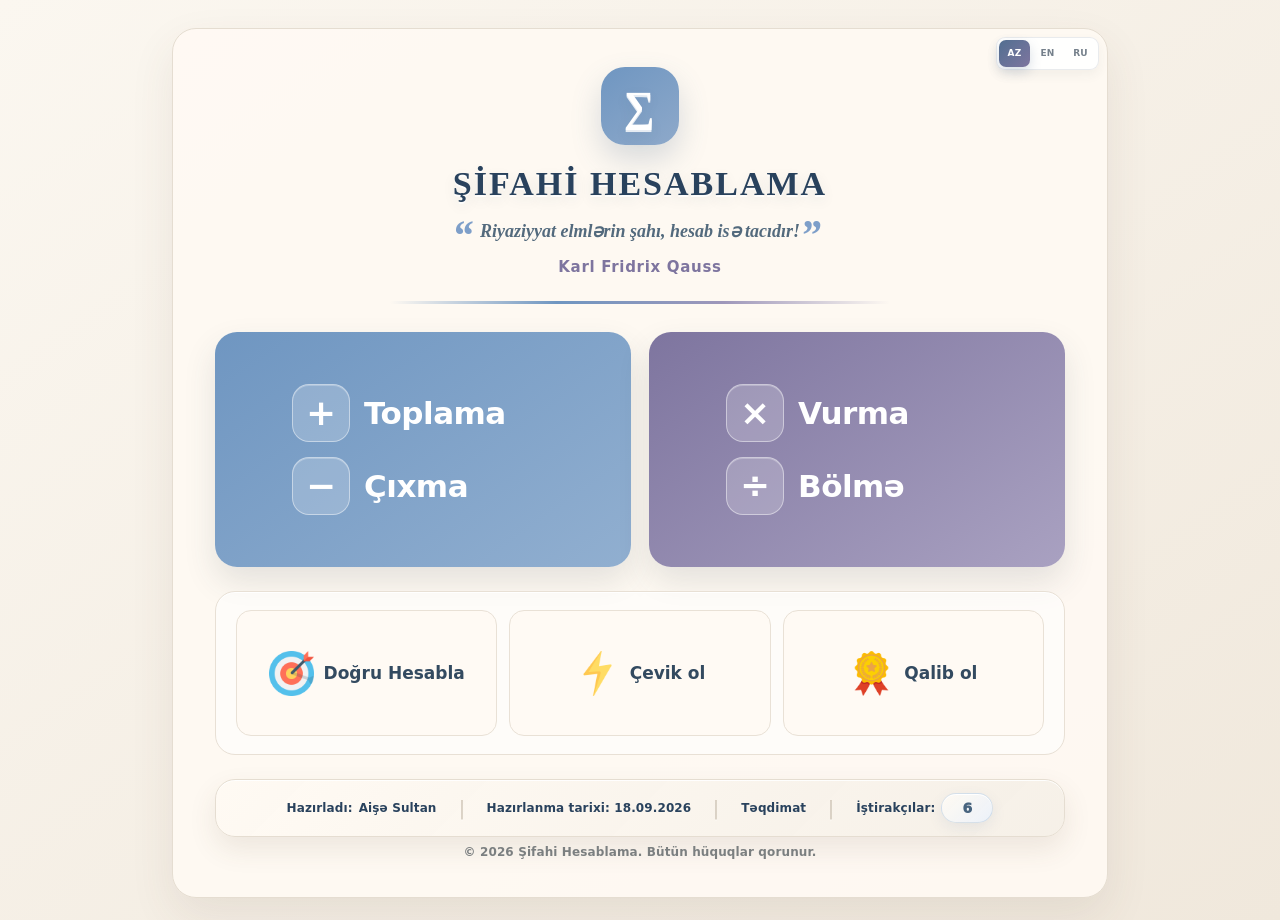
==== index.html @ bb27f3f0 "Add files via upload" ====
<!DOCTYPE html>
<html lang="az">
<head>
<meta charset="UTF-8">
<meta name="viewport" content="width=device-width, initial-scale=1.0, viewport-fit=cover">
<meta name="theme-color" content="#f5efe6">
<title data-i18n="siteTitle">ŞİFAHİ HESABLAMA</title>
<link rel="stylesheet" href="CSS/style.css">
<style>
/* Requested: remove decorative background circles/math symbols on the index page. */
.game-main-intro:before,
.game-main-intro:after,
.intro-page:before,
.intro-page:after{display:none !important;content:none !important;}
/* Requested: compact language selector in the upper-right corner. */
.game-main-intro .language-switch{
  position:absolute !important;
  top:8px !important;
  right:8px !important;
  left:auto !important;
  bottom:auto !important;
  display:flex !important;
  align-items:center;
  justify-content:center;
  width:max-content;
  gap:2px;
  padding:2px;
  border-radius:9px;
  background:rgba(255,255,255,.92);
  border:1px solid rgba(41,66,93,.10);
  box-shadow:0 5px 12px rgba(55,70,75,.06);
  transform:none !important;
  z-index:20 !important;
}
.game-main-intro .language-switch button{
  min-width:31px;
  width:31px;
  min-height:27px;
  height:27px;
  padding:0 4px;
  border-radius:7px;
  font-size:9px;
  line-height:1;
  letter-spacing:.25px;
}
</style>
</head>
<body>
<main class="app game-menu-page">
  <section class="screen active">
    <div class="intro game-main-intro">
      <div class="language-switch" aria-label="Language selector">
        <button type="button" data-lang="az" aria-label="Azərbaycan dili">AZ</button>
        <button type="button" data-lang="en" aria-label="English">EN</button>
        <button type="button" data-lang="ru" aria-label="Русский">RU</button>
      </div>
      <div class="game-intro-heading"><div class="intro-mark" aria-hidden="true">∑</div><span data-i18n="siteTitle">ŞİFAHİ HESABLAMA</span></div>
      <div class="game-intro-sub"><div class="quote-mark">“</div><span class="quote-text" data-i18n="quote">Riyaziyyat elmlərin şahı, hesab isə tacıdır!</span><div class="quote-mark">”</div><span class="quote-author" data-i18n="quoteAuthor">Karl Fridrix Qauss</span></div>
      <div class="section-line"></div>

      <div class="operation-grid">
        <button type="button" class="operation add" data-mode="addsub" data-i18n-aria-label="addsub" aria-label="Toplama və Çıxma">
          <div class="operation-lines">
            <div class="operation-line"><span class="icon">+</span><span class="operation-word" data-i18n="add">Toplama</span></div>
            <div class="operation-line"><span class="icon">−</span><span class="operation-word" data-i18n="sub">Çıxma</span></div>
          </div>
        </button>

        <button type="button" class="operation mul" data-mode="muldiv" data-i18n-aria-label="muldiv" aria-label="Vurma və Bölmə">
          <div class="operation-lines">
            <div class="operation-line"><span class="icon">×</span><span class="operation-word" data-i18n="mul">Vurma</span></div>
            <div class="operation-line"><span class="icon">÷</span><span class="operation-word" data-i18n="div">Bölmə</span></div>
          </div>
        </button>
      </div>

      <div class="practice-panel" aria-label="Məşqin quruluşu">
        <div class="practice-items">
          <div class="practice-item"><div class="practice-detail"><img class="practice-icon-image" src="images/target.png" alt=""><b data-i18n="correctMotto">Doğru Hesabla</b></div></div>
          <div class="practice-item"><div class="practice-detail"><img class="practice-icon-image" src="images/lightningt.png" alt=""><b data-i18n="fastMotto">Çevik ol</b></div></div>
          <div class="practice-item"><div class="practice-detail"><img class="practice-icon-image" src="images/badge.png" alt=""><b data-i18n="winMotto">Qalib ol</b></div></div>
        </div>
      </div>

      <div class="menu-author footer-info-bar"><div class="footer-info-item"><strong><span data-i18n="preparedBy">Hazırladı:</span></strong> <a href="https://aishasultan0802-jpg.github.io/aisha-sultan-site/" target="_blank" rel="noopener noreferrer"><strong>Aişə Sultan</strong></a></div><span class="footer-divider" aria-hidden="true">|</span><div class="footer-info-item"><strong>Hazırlanma tarixi: 18.09.2026</strong></div><span class="footer-divider" aria-hidden="true">|</span><div class="footer-info-item"><a href="teqdimat.html"><strong>Təqdimat</strong></a></div><span class="footer-divider" aria-hidden="true">|</span><div class="footer-info-item"><strong>İştirakçılar:</strong> <strong id="participantCount" class="participant-counter">6</strong></div></div>
      <div class="copyright">© <span id="copyrightYear"></span> Şifahi Hesablama. Bütün hüquqlar qorunur.</div>
    </div>
  </section>
</main>
<script src="JS/lang.js?v=20260912b" defer></script>
<script src="JS/menu.js?v=20260912b" defer></script>
<script src="JS/counter.js" defer></script>
<script>document.getElementById("copyrightYear").textContent = new Date().getFullYear();</script>
<script src="JS/protection.js" defer></script>
</body>
</html>
---- CSS/style.css ----
*{box-sizing:border-box}
:root{--ink:#29425d;--muted:#7b7f80;--line:#e4ddd2;--cream:#f5efe6;--white:#fffaf3;--blue:#6f96c1;--lav:#9e97ba;--board:#315b4a;--board2:#3e6f59;--green:#2e7b55;--red:#c84b50}
html,body{min-height:100%;margin:0}
body{font-family:Inter,system-ui,-apple-system,"Segoe UI",Arial,sans-serif;color:var(--ink);background:linear-gradient(145deg,#fbf7f0,#f0e8dc)}
button{font:inherit}
.app{width:min(100%,980px);min-height:100dvh;margin:auto;padding:28px 22px 22px;display:flex;flex-direction:column}
.screen{width:100%}
.intro{background:rgba(255,250,243,.92);border:1px solid #e5ddd1;border-radius:24px;box-shadow:0 18px 45px rgba(88,72,52,.09)}
/* INTRO */
.intro-page{min-height:100dvh;display:flex;align-items:center;justify-content:center;padding:22px;position:relative;overflow:hidden}
.intro-page:before,.intro-page:after{content:"";position:absolute;border-radius:50%;pointer-events:none}
.intro-page:before{width:360px;height:360px;left:-180px;top:-150px;background:rgba(111,150,193,.12)}
.intro-page:after{width:390px;height:390px;right:-200px;bottom:-190px;background:rgba(158,151,186,.13)}
.intro-shell{width:min(100%,880px);position:relative;z-index:1;text-align:center;padding:58px clamp(22px,6vw,70px);border:1px solid rgba(255,255,255,.9);border-radius:32px;background:rgba(255,250,243,.78);backdrop-filter:blur(12px);box-shadow:0 25px 70px rgba(76,65,51,.12),inset 0 1px 0 #fff}
.intro-mark{width:78px;height:78px;margin:0 auto 20px;border-radius:24px;display:grid;place-items:center;font-size:43px;font-weight:900;color:#fff;background:linear-gradient(145deg,var(--blue),#8ea9ca);box-shadow:0 14px 30px rgba(78,108,142,.22)}
.intro-kicker{margin:0 0 8px;color:#7895b5;font-size:11px;font-weight:900;letter-spacing:3px;text-transform:uppercase}
h1{margin:0;color:var(--ink);font-size:clamp(38px,8vw,72px);line-height:1;letter-spacing:-2.5px;font-weight:950}
.intro-line{width:min(180px,45%);height:4px;border-radius:99px;margin:22px auto 24px;background:linear-gradient(90deg,var(--blue),var(--lav))}
.intro-quote{margin:0 auto;max-width:680px;font-size:clamp(17px,2.5vw,23px);line-height:1.55;font-weight:750;color:#516577;position:relative}
.quote{font:56px Georgia;color:#7e9fc9;line-height:.45;margin:0 auto 13px}
.author{margin-top:10px;font-size:clamp(12px,1.8vw,15px);font-weight:800;color:#8b8d8d}
.start-btn{margin-top:34px;border:0;border-radius:16px;padding:15px 54px;min-width:190px;color:#fff;background:linear-gradient(135deg,var(--blue),#7e759f);font-size:17px;font-weight:950;letter-spacing:1px;cursor:pointer;box-shadow:0 14px 28px rgba(92,105,128,.22);transition:.2s}
.start-btn:hover{transform:translateY(-4px);box-shadow:0 19px 34px rgba(92,105,128,.28)}
.author-credit,.menu-author{margin-top:22px;color:#8b8d8d;font-size:12px;font-weight:700}.author-credit a,.menu-author a{color:var(--ink);text-decoration:none}.author-credit a:hover,.menu-author a:hover{text-decoration:underline}
/* GAME MENU */
.game-menu-page{justify-content:center}
.game-main-intro{padding:38px clamp(18px,4vw,42px);text-align:center}
.game-intro-heading{color:var(--ink);font-family:Georgia,"Times New Roman",serif;font-size:clamp(24px,4vw,34px);font-weight:900;letter-spacing:2px;text-transform:uppercase;text-shadow:0 2px 0 rgba(255,255,255,.8),0 5px 14px rgba(41,66,93,.10)}
.game-intro-sub{margin:14px auto 0;max-width:720px;color:var(--muted);font-family:Georgia,"Times New Roman",serif;font-size:clamp(15px,2vw,18px);font-style:italic;font-weight:600;line-height:1.65;position:relative}.quote-mark{display:inline-block;color:#7e9fc9;font-family:Georgia,"Times New Roman",serif;font-size:42px;font-weight:900;line-height:.5;vertical-align:-12px;margin-right:7px}.quote-text{color:#536a7d}.quote-author{display:block;margin-top:8px;color:#7e759f;font-family:Inter,system-ui,-apple-system,"Segoe UI",Arial,sans-serif;font-size:clamp(12px,1.8vw,15px);font-style:normal;font-weight:850;letter-spacing:.7px}
.section-line{width:min(500px,70%);height:3px;margin:22px auto 28px;border-radius:99px;background:linear-gradient(90deg,transparent,var(--blue),var(--lav),transparent)}
.operation-grid{display:grid;grid-template-columns:1fr 1fr;gap:18px}
.operation{min-height:235px;border:0;border-radius:22px;padding:26px;color:#fff;cursor:pointer;box-shadow:0 15px 32px rgba(55,70,75,.13);transition:transform .2s,box-shadow .2s;display:flex;align-items:center;justify-content:center}
.operation.add{background:linear-gradient(145deg,#6f96c1,#91afd0)}.operation.mul{background:linear-gradient(145deg,#7e759f,#a9a1c1)}
.operation:hover{transform:translateY(-6px);box-shadow:0 23px 42px rgba(55,70,75,.19)}.operation:active{transform:scale(.985)}
.operation-lines{width:100%;display:grid;gap:15px}.operation-line{display:flex;align-items:center;justify-content:center;gap:14px}.operation .icon{width:58px;height:58px;flex:0 0 58px;border-radius:17px;display:grid;place-items:center;background:rgba(255,255,255,.2);border:1px solid rgba(255,255,255,.45);font-size:36px;font-weight:900;line-height:1;box-shadow:inset 0 1px 0 rgba(255,255,255,.25)}
.operation-word{width:190px;min-width:190px;text-align:left;color:#fff;font-size:clamp(23px,3vw,31px);font-weight:900;letter-spacing:-.5px;white-space:nowrap}
.practice-panel{margin:24px auto 0;padding:18px 20px;border:1px solid #e8e0d5;border-radius:20px;background:rgba(255,255,255,.58);box-shadow:inset 0 1px 0 #fff}
.practice-items{display:grid;grid-template-columns:repeat(3,1fr);gap:12px;align-items:center;justify-content:center}.practice-item{display:flex;flex-direction:column;align-items:stretch;justify-content:center;gap:8px;min-height:126px;padding:10px;border-radius:15px;background:#fffaf4;border:1px solid #e9e1d6}.practice-detail{display:flex;align-items:center;justify-content:center;gap:10px;min-height:48px}.practice-icon{width:45px;height:45px;border-radius:13px;display:grid;place-items:center;color:#fff;background:linear-gradient(145deg,var(--blue),#8fa8c2);font-size:13px;font-weight:950;flex:none}.practice-icon-image{width:45px;height:45px;object-fit:contain;flex:none}.practice-icon-alt{background:linear-gradient(145deg,#6d9c87,#82b19b)!important}.practice-item:nth-child(2) .practice-icon{background:linear-gradient(145deg,var(--lav),#aaa1c3)}.practice-item:nth-child(2) .practice-icon-alt{background:linear-gradient(145deg,#7f759f,#9f96bb)!important}.practice-item:nth-child(3) .practice-icon{background:linear-gradient(145deg,#7896ae,#91a9bd)}.practice-item:nth-child(3) .practice-icon-alt{background:linear-gradient(145deg,#c0914c,#d8aa63)!important}.practice-item b{font-size:clamp(13px,1.7vw,17px);color:#334a60;text-align:left}.menu-author{margin-top:20px}
/* GAMEPLAY */
.gameplay-page{justify-content:flex-start}.game-topbar{width:min(100%,860px);margin:0 auto 12px;display:grid;grid-template-columns:1fr auto 1fr;align-items:center;gap:12px}.game-topbar .back{justify-self:start}.game-topbar strong{justify-self:center;font-size:clamp(15px,2.5vw,20px);color:var(--ink)}.question-count{justify-self:end;color:#7b7f80;font-size:12px;font-weight:800}
.back{border:1px solid var(--line);background:#fffaf3;color:#66716a;border-radius:12px;padding:10px 14px;font-weight:800;cursor:pointer;box-shadow:0 6px 16px rgba(35,48,35,.05);transition:.18s}.back:hover{transform:translateY(-2px);border-color:#c9d2ca}
.progress{width:min(100%,860px);height:7px;margin:0 auto 17px;background:#315b4a;border-radius:99px;overflow:hidden}.progress div{height:100%;width:0;background:linear-gradient(90deg,#6f96c1,#aaa1c3);transition:width .3s}
.chalkboard-wrap{width:min(100%,860px);margin:auto;padding:0 5px}.board-frame{position:relative;background:#704a30;border:11px solid #7b5235;border-radius:6px;box-shadow:0 15px 32px rgba(45,35,25,.2),inset 0 0 0 3px #a4744c;padding-bottom:30px}.chalkboard{position:relative;min-height:350px;display:flex;align-items:center;justify-content:center;overflow:hidden;background:radial-gradient(circle at 22% 30%,rgba(255,255,255,.045) 0 1px,transparent 2px),radial-gradient(circle at 74% 64%,rgba(255,255,255,.035) 0 1px,transparent 2px),linear-gradient(115deg,var(--board),var(--board2) 46%,var(--board));border:2px solid rgba(7,34,21,.75);box-shadow:inset 0 0 30px rgba(0,0,0,.3),inset 0 0 5px rgba(255,255,255,.08)}
.board-time.hidden{display:none}.board-time{position:absolute;right:20px;top:17px;color:#fff;font-size:14px;font-weight:850;display:flex;align-items:center;gap:7px;background:rgba(0,0,0,.16);border:1px solid rgba(255,255,255,.15);border-radius:10px;padding:7px 10px;z-index:3}.board-time b{font-size:16px}.alarm-icon{font-size:25px;line-height:1;filter:drop-shadow(0 1px 2px rgba(0,0,0,.35))}.question{position:relative;z-index:2;color:#f7f7ed;font-family:"Comic Sans MS","Segoe Print","Bradley Hand",cursive;font-size:clamp(54px,7vw,88px);font-weight:700;letter-spacing:2px;text-shadow:0 1px 0 rgba(255,255,255,.4),1px 2px 1px rgba(0,0,0,.25);transform:rotate(-.4deg);padding:12px 25px;text-align:center}.chalk-dust{position:absolute;border-radius:50%;background:rgba(255,255,240,.22);filter:blur(.5px)}.dust-1{width:3px;height:3px;left:18%;top:35%}.dust-2{width:2px;height:2px;right:22%;bottom:31%}.dust-3{width:4px;height:2px;left:67%;top:22%}.chalk-tray{position:absolute;left:-3px;right:-3px;bottom:-20px;height:18px;border-radius:2px;background:linear-gradient(#9b704b,#6f482f);border:2px solid #56361f;box-shadow:0 4px 7px rgba(0,0,0,.2)}.chalk-tray span{position:absolute;width:29px;height:7px;border-radius:4px;background:#f5f3e5;top:3px}.chalk-tray span:nth-child(1){left:22%}.chalk-tray span:nth-child(2){left:48%;background:#e9e7d6}.chalk-tray span:nth-child(3){left:72%;background:#faf9ed}
@keyframes chalkWrite{0%{opacity:0;clip-path:inset(0 100% 0 0);filter:blur(1.8px)}15%{opacity:.35}55%{opacity:.9;filter:blur(.4px)}100%{opacity:1;clip-path:inset(0 0 0 0);filter:none}}.chalk-writing{animation:chalkWrite .85s steps(16,end) both}
.options{width:min(100%,860px);margin:40px auto 0;display:grid;grid-template-columns:1fr 1fr;gap:12px}.option{min-height:68px;display:flex;align-items:center;gap:14px;text-align:left;border:2px solid #e0e5e0;border-radius:15px;background:#fff;color:#26352c;padding:10px 15px;cursor:pointer;box-shadow:0 6px 15px rgba(35,48,35,.05);transition:.15s}.option:hover:not(:disabled){transform:translateY(-2px);border-color:#86a58f}.option>span{width:36px;height:36px;display:grid;place-items:center;border-radius:50%;background:#eef3ee;color:#315b4a;font-weight:900;flex:none}.option strong{font-size:20px}.option.correct{background:#e7f7ed;border-color:#2d9b62;color:#17633d}.option.correct>span{background:#2d9b62;color:#fff}.option.wrong{background:#fff0f0;border-color:#d94f52;color:#9c3034}.option.wrong>span{background:#d94f52;color:#fff}.option.reveal{border-color:#2d9b62;box-shadow:0 0 0 3px rgba(45,155,98,.08)}.option:disabled{cursor:default}.options.waiting{visibility:hidden;pointer-events:none}.feedback{min-height:28px;text-align:center;margin:13px auto 0;font-size:13px;font-weight:850}.feedback.good{color:#8ff0bd;text-shadow:0 1px 2px rgba(0,0,0,.45)}.feedback.bad{color:#ff9fa2;text-shadow:0 1px 2px rgba(0,0,0,.45)}
/* RESULT */
.result-page{justify-content:center}.result-board{width:min(100%,860px);margin:auto;text-align:center;padding:34px;color:#fff;background:linear-gradient(145deg,#315b4a,#3e6f59);border-radius:24px;border:1px solid rgba(255,255,255,.18);box-shadow:0 20px 50px rgba(49,91,74,.18)}.result-board h1{color:#fff;font-size:clamp(32px,6vw,48px);letter-spacing:-1px}.result-board p{color:rgba(255,255,255,.86);margin:8px 0 24px}.result-stars{min-height:62px;display:flex;align-items:center;justify-content:center;gap:5px;font-size:clamp(32px,6vw,52px);letter-spacing:2px}.result-stars .dim{opacity:.25}.result-summary{display:grid;grid-template-columns:repeat(3,1fr);gap:12px;margin:20px 0}.result-summary div{border:1px solid rgba(255,255,255,.18);background:rgba(255,255,255,.08);border-radius:15px;padding:15px}.result-summary span{display:block;font-size:12px;color:#fff;margin-bottom:7px}.result-summary b{font-size:24px;color:#fff}.answer-report{margin-top:16px;display:grid;gap:8px;max-height:310px;overflow:auto;text-align:left}.answer-item{display:flex;justify-content:space-between;align-items:center;gap:12px;padding:11px 13px;border-radius:12px;background:rgba(255,255,255,.09);color:#fff;font-size:13px}.answer-item.correct-answer{border-left:4px solid #fff}.answer-item.wrong-answer{border-left:4px solid rgba(255,190,190,.95)}.answer-status{font-weight:800;white-space:nowrap}.result-actions{display:flex;justify-content:center;gap:10px;margin-top:18px;flex-wrap:wrap}.result-actions .back{min-width:170px}
@media(max-width:680px){.app{padding:18px 14px}.intro-shell{padding:42px 20px 34px;border-radius:26px}.intro-mark{width:66px;height:66px;font-size:36px}.operation-grid{grid-template-columns:1fr}.operation{min-height:185px}.practice-items{grid-template-columns:1fr}.practice-item{justify-content:flex-start}.game-topbar{grid-template-columns:1fr auto}.game-topbar strong{grid-column:1/-1;grid-row:1;justify-self:center}.game-topbar .back{grid-column:1;grid-row:1}.question-count{grid-column:2;grid-row:1}.chalkboard-wrap{padding:0}.board-frame{border-width:7px;padding-bottom:25px}.chalkboard{min-height:285px}.board-time{top:11px;right:12px;font-size:12px;padding:6px 8px}.board-time b{font-size:14px}.question{font-size:clamp(42px,13vw,70px);padding:10px 12px}.options{grid-template-columns:1fr;margin-top:34px}.result-summary{grid-template-columns:1fr}.result-actions{flex-direction:column;align-items:center}.result-actions .back{width:min(100%,350px)}.answer-item{align-items:flex-start;flex-direction:column}}
@media(max-width:390px){.chalkboard{min-height:255px}.question{font-size:clamp(37px,14vw,60px)}}


/* REQUESTED GAMEPLAY / RESULT BACKGROUND */
.gameplay-intro{width:100%;padding:22px clamp(14px,3vw,32px) 34px;text-align:center}
.gameplay-intro .game-topbar,.gameplay-intro .progress,.gameplay-intro .chalkboard-wrap,.gameplay-intro .options{max-width:860px}
.chalkboard{flex-direction:column}
.chalkboard .question{margin-top:28px}
.chalkboard .feedback{min-height:34px;margin:8px auto 0;font-size:clamp(17px,2.4vw,23px);font-weight:950;line-height:1.2}
.chalkboard .feedback.good,.chalkboard .feedback.bad{position:relative;z-index:3}
.gameplay-intro .feedback{margin-top:2px}
.result-intro{width:100%;padding:34px clamp(18px,4vw,42px);text-align:center}
.result-intro .result-board{width:100%;margin:0;padding:0;background:transparent;border:0;box-shadow:none}
.result-intro .result-board h1{color:var(--ink)}
.result-intro .result-board p{color:var(--muted)}
.result-intro .result-summary span{color:var(--muted)}
.result-intro .result-summary b{color:var(--ink)}
.result-intro .answer-item{color:var(--ink);background:rgba(255,255,255,.72);border:1px solid #e7dfd4}
.result-intro .answer-item.correct-answer{border-left:4px solid #2d9b62}
.result-intro .answer-item.wrong-answer{border-left:4px solid #d94f52}
.result-intro .answer-status{color:var(--ink)}
.result-intro .result-actions{margin-top:18px}
@media(max-width:680px){
  .gameplay-intro{padding:18px 8px 28px}
  .result-intro{padding:28px 14px 30px}
}

/* PROFESSIONAL RESPONSIVE / MULTILINGUAL UI */
.language-switch{position:absolute;pointer-events:auto;top:16px;right:16px;display:flex;align-items:center;gap:4px;padding:4px;border:1px solid rgba(41,66,93,.11);background:rgba(255,255,255,.75);border-radius:12px;box-shadow:0 8px 18px rgba(55,70,75,.07);z-index:8}
.language-switch button{position:relative;z-index:9;pointer-events:auto;touch-action:manipulation;min-width:40px;min-height:34px;border:0;border-radius:9px;background:transparent;color:#75808b;font-size:10px;font-weight:900;letter-spacing:.7px;cursor:pointer;transition:all .18s ease;-webkit-tap-highlight-color:transparent}
.language-switch button.active{color:#fff;background:linear-gradient(135deg,#526f91,#7e759f);box-shadow:0 5px 12px rgba(82,111,145,.22)}
.language-switch button:focus-visible{outline:2px solid #6f96c1;outline-offset:1px}
.language-switch.compact{position:static;z-index:auto}
.game-main-intro{position:relative}

.game-main-intro>*{position:relative;z-index:1}

.game-topbar{grid-template-columns:auto 1fr auto;gap:16px}
.home-button{width:46px;height:46px;display:grid;place-items:center;border:1px solid rgba(41,66,93,.13);border-radius:14px;background:rgba(255,255,255,.82);color:#4f6c88;cursor:pointer;box-shadow:0 7px 16px rgba(35,48,35,.07);transition:all .18s ease;-webkit-tap-highlight-color:transparent}
.home-button svg{width:23px;height:23px;fill:none;stroke:currentColor;stroke-width:1.9;stroke-linecap:round;stroke-linejoin:round}
.home-button:hover{transform:translateY(-2px);background:#fff}
.home-button:active{transform:scale(.96)}
.home-button:focus-visible{outline:2px solid #6f96c1;outline-offset:2px}
.mode-title{justify-self:center;display:inline-flex;align-items:center;justify-content:center;min-height:42px;padding:8px 20px;border:1px solid rgba(82,111,145,.18);border-radius:999px;background:linear-gradient(135deg,rgba(111,150,193,.12),rgba(158,151,186,.16));box-shadow:inset 0 1px 0 rgba(255,255,255,.9),0 7px 18px rgba(82,111,145,.08);color:#3c5873!important;font-size:clamp(14px,2.1vw,19px)!important;letter-spacing:.2px}
.topbar-right{justify-self:end;display:flex;align-items:center;gap:9px}
.question-count{padding:8px 10px;border-radius:10px;background:rgba(255,255,255,.6)}

.progress{height:9px;background:linear-gradient(90deg,#dfe6df,#ced9d1);border:1px solid rgba(49,91,74,.10);box-shadow:inset 0 1px 2px rgba(0,0,0,.08),0 5px 12px rgba(49,91,74,.07)}
.progress div{background:linear-gradient(90deg,#6d9dca 0%,#7f88c5 55%,#a18fcb 100%);box-shadow:0 0 14px rgba(111,150,193,.3)}

.board-time{top:15px;right:16px;min-width:90px;justify-content:center;gap:8px;padding:8px 11px;border-radius:12px;border:1px solid rgba(255,255,255,.2);background:rgba(16,45,33,.48);box-shadow:0 8px 17px rgba(0,0,0,.13),inset 0 1px 0 rgba(255,255,255,.08);transition:background .2s,border-color .2s,transform .2s,color .2s}
.board-time .alarm-icon{width:24px;height:24px;fill:none;stroke:currentColor;stroke-width:1.7;stroke-linecap:round;stroke-linejoin:round;filter:drop-shadow(0 2px 3px rgba(0,0,0,.35));color:#f5f8eb}
.board-time b{font-variant-numeric:tabular-nums;letter-spacing:.4px}
.board-time.critical{color:#fff3f3;background:rgba(135,30,35,.56);border-color:rgba(255,105,110,.7);animation:alarmCritical .58s cubic-bezier(.36,.07,.19,.97) infinite}
.board-time.critical .alarm-icon{color:#ff5d62;filter:drop-shadow(0 0 8px rgba(255,74,84,.56))}
@keyframes alarmCritical{0%,100%{transform:translateX(0) rotate(0)}20%{transform:translateX(-2px) rotate(-3deg)}40%{transform:translateX(2px) rotate(3deg)}60%{transform:translateX(-2px) rotate(-2deg)}80%{transform:translateX(2px) rotate(2deg)}}

.options.waiting{visibility:hidden;opacity:0;transform:translateY(10px)}
.options:not(.waiting){visibility:visible;opacity:1;transform:translateY(0);transition:opacity .18s ease,transform .18s ease}
.option{min-height:72px;border-color:#d9e3dc;background:linear-gradient(145deg,#ffffff,#f7faf8);box-shadow:0 8px 18px rgba(35,48,35,.07)}
.option>span{background:linear-gradient(145deg,#edf3ee,#e2ebe5);color:#315b4a}

/* RESULT PAGE */
.result-intro{position:relative;overflow:hidden;padding:clamp(24px,4vw,42px);background:linear-gradient(160deg,rgba(255,250,243,.97),rgba(248,243,235,.94));box-shadow:0 24px 60px rgba(76,65,51,.12)}
.result-intro:before,.result-intro:after{content:"";position:absolute;border-radius:50%;pointer-events:none;filter:blur(1px)}
.result-intro:before{width:320px;height:320px;left:-170px;top:-150px;background:rgba(111,150,193,.11)}
.result-intro:after{width:360px;height:360px;right:-190px;bottom:-180px;background:rgba(158,151,186,.11)}
.result-header,.score-panel,.report-heading,.answer-report,.result-actions{position:relative;z-index:1}
.result-header{display:flex;align-items:flex-start;justify-content:space-between;gap:20px}
.result-heading-wrap{text-align:left;flex:1}
.result-kicker{display:inline-flex;padding:6px 9px;border-radius:999px;background:rgba(111,150,193,.12);color:#71859b;font-size:10px;font-weight:900;letter-spacing:1.5px}
.result-intro .result-stars{justify-content:flex-start;min-height:auto;margin:12px 0 2px;font-size:clamp(42px,7vw,66px);gap:6px;line-height:1;letter-spacing:0}
.result-stars .star{display:inline-block;color:#e5b54f;text-shadow:0 4px 13px rgba(208,164,63,.25);animation:starPop .55s cubic-bezier(.16,1,.3,1) both;transform-origin:center}
.result-stars .star:nth-child(2){animation-delay:.06s}.result-stars .star:nth-child(3){animation-delay:.12s}.result-stars .star:nth-child(4){animation-delay:.18s}.result-stars .star:nth-child(5){animation-delay:.24s}
.result-stars .star.dim{color:#d7d5d0;opacity:.45;text-shadow:none}
@keyframes starPop{0%{opacity:0;transform:scale(.3) rotate(-15deg)}65%{opacity:1;transform:scale(1.16) rotate(4deg)}100%{opacity:1;transform:scale(1) rotate(0)}}
.result-intro .result-board h1,.result-intro #resultTitle{color:var(--ink);font-size:clamp(34px,6vw,52px);letter-spacing:-1.6px;margin:4px 0 2px;text-align:left}
.result-intro .result-board p,.result-intro #resultMessage{color:#6c7882;font-size:clamp(14px,2vw,17px);line-height:1.55;margin:0;max-width:680px;text-align:left}
.result-language{flex:none;margin-top:2px}
.score-panel{display:grid;grid-template-columns:repeat(3,1fr);gap:12px;margin:26px 0 20px}
.score-panel>div{position:relative;overflow:hidden;padding:17px 15px;border:1px solid rgba(82,111,145,.13);border-radius:17px;background:rgba(255,255,255,.76);box-shadow:0 10px 24px rgba(55,70,75,.06),inset 0 1px 0 #fff}
.score-panel>div:after{content:"";position:absolute;left:0;right:0;top:0;height:3px;background:linear-gradient(90deg,#6f96c1,#7f88c5,#a18fcb);opacity:.75}
.score-panel span{display:block;margin-bottom:7px;color:#78838c;font-size:11px;font-weight:850;text-transform:uppercase;letter-spacing:.7px}
.score-panel b{color:#29425d;font-size:clamp(23px,4vw,30px);font-weight:950;font-variant-numeric:tabular-nums}
.report-heading{display:flex;align-items:center;gap:10px;margin:8px 0 12px;color:#50667b;text-align:left;font-size:12px;font-weight:900;letter-spacing:1px;text-transform:uppercase}
.report-line{flex:1;height:1px;background:linear-gradient(90deg,#d4dde4,transparent)}
.result-intro .answer-report{margin-top:0;max-height:320px;padding-right:3px}
.result-intro .answer-item{padding:12px 14px;border:1px solid #e3e8e5;border-left:4px solid #d0d9d4!important;border-radius:13px;background:rgba(255,255,255,.82);color:#31495b;font-size:13px;box-shadow:0 5px 14px rgba(35,48,35,.045)}
.result-intro .answer-item.correct-answer{border-left-color:#2d9b62!important}
.result-intro .answer-item.wrong-answer{border-left-color:#d94f52!important}
.result-intro .answer-status{color:#536c7e;font-weight:900}
.result-actions{justify-content:flex-start;margin-top:20px}
.result-action{min-width:170px;min-height:46px}
.result-action.primary{color:#fff;background:linear-gradient(135deg,#6f96c1,#7e759f);border-color:transparent;box-shadow:0 10px 22px rgba(82,111,145,.2)}
.result-action.primary:hover{border-color:transparent;transform:translateY(-2px)}

@media(max-width:680px){
  .language-switch{top:11px;right:11px}
  .game-main-intro{padding-top:62px}
  .language-switch.compact{top:auto;right:auto}
  .game-topbar{grid-template-columns:auto 1fr auto;gap:8px}
  .home-button{width:42px;height:42px}
  .mode-title{min-height:40px;padding:7px 12px;font-size:13px!important;max-width:48vw;white-space:nowrap;overflow:hidden;text-overflow:ellipsis}
  .topbar-right{gap:5px}.question-count{font-size:10px;padding:7px 6px}
  .game-topbar .language-switch.compact{display:flex;transform:scale(.88);transform-origin:right center}
  .result-header{gap:10px}.result-header .language-switch{position:static}
  .result-intro .result-stars{font-size:clamp(38px,12vw,56px)}
  .score-panel{grid-template-columns:1fr;gap:9px}.score-panel>div{padding:13px 14px}
  .result-actions{flex-direction:column;align-items:stretch}.result-action{width:100%}
}
@media(max-width:430px){
  .result-intro .result-heading-wrap{max-width:100%}
  .result-language{display:flex;transform:scale(.88);transform-origin:top right}
  .mode-title{font-size:12px!important}
  .question-count{display:none}
  .topbar-right{min-width:8px}
}

@supports (-webkit-touch-callout:none){
  button,.option{touch-action:manipulation}
  .operation:hover,.home-button:hover,.result-action.primary:hover{transform:none}
}


/* FINAL TASK OVERRIDES */
.progress-row{width:min(100%,860px);margin:0 auto 17px;display:grid;grid-template-columns:minmax(0,1fr) auto;align-items:center;gap:12px}
.progress-row .progress{width:100%;margin:0;height:9px}
.progress-row .question-count{justify-self:end;min-width:72px;padding:7px 11px;border-radius:999px;border:1px solid rgba(82,111,145,.14);background:linear-gradient(135deg,rgba(255,255,255,.94),rgba(241,246,250,.88));box-shadow:0 6px 16px rgba(55,70,75,.08),inset 0 1px 0 #fff;color:#37536e;font-size:12px;font-weight:950;letter-spacing:.7px;font-variant-numeric:tabular-nums;text-align:center;white-space:nowrap}
.game-topbar{grid-template-columns:46px minmax(0,1fr) 46px}
.mode-title{justify-self:center;max-width:none;width:auto;white-space:nowrap}
.topbar-right{width:46px;height:46px}
.board-time .alarm-icon{width:25px;height:25px;stroke:currentColor;stroke-width:1.8;fill:none;stroke-linecap:round;stroke-linejoin:round}
.board-time{min-width:88px;color:#f2f7f2;letter-spacing:.6px}
.board-time.critical{color:#fff;background:rgba(118,25,30,.72);border-color:rgba(255,101,107,.9);box-shadow:0 0 0 1px rgba(255,90,97,.2),0 0 22px rgba(255,65,73,.25);animation:clockCritical .55s ease-in-out infinite}
.board-time.critical .alarm-icon{color:#ff5a60;filter:drop-shadow(0 0 9px rgba(255,55,66,.65))}
@keyframes clockCritical{0%,100%{transform:scale(1) rotate(0)}25%{transform:scale(1.04) rotate(-3deg)}50%{transform:scale(1.08) rotate(3deg)}75%{transform:scale(1.04) rotate(-2deg)}}

.result-heading-wrap{width:100%;text-align:center}
.result-intro .result-stars{justify-content:center;margin:6px auto 10px;font-size:clamp(44px,7vw,70px)}
.result-intro #resultTitle{text-align:center;font-size:clamp(36px,7vw,56px);margin:5px 0 8px;letter-spacing:-1.8px;font-weight:950}
.result-intro #resultMessage{text-align:center;margin:0 auto;max-width:760px;font-size:clamp(16px,2.5vw,20px);font-weight:800;line-height:1.55;color:#51677a}
.result-actions{justify-content:center}

@media(max-width:680px){
  .game-topbar{grid-template-columns:42px minmax(0,1fr) 42px;gap:8px}
  .topbar-right{width:42px;height:42px}
  .progress-row{gap:8px;margin-bottom:17px}
  .progress-row .question-count{min-width:64px;padding:7px 8px;font-size:10px}
  .game-topbar .mode-title{max-width:calc(100vw - 110px);overflow:hidden;text-overflow:ellipsis}
  .result-heading-wrap{width:100%}
}
@media(max-width:430px){
  .progress-row{grid-template-columns:minmax(0,1fr) auto}
  .progress-row .question-count{min-width:58px;font-size:9px;padding:7px 7px}
  .game-topbar .mode-title{font-size:12px!important}
}


/* Operation alignment: keep the symbol column perfectly symmetric in all languages */
@media(max-width:680px){.operation-word{width:160px;min-width:160px}}

/* Winner / trophy result effect */
.trophy-badge{display:inline-flex;align-items:center;justify-content:center;margin-left:10px;font-size:clamp(54px,10vw,92px);line-height:1;vertical-align:middle;filter:drop-shadow(0 7px 10px rgba(133,91,25,.28));animation:trophyPop .75s cubic-bezier(.16,1,.3,1) both;}
.winner-celebration{position:fixed;inset:0;z-index:1000;display:grid;place-items:center;background:rgba(13,28,24,.58);backdrop-filter:blur(5px);opacity:0;visibility:hidden;pointer-events:none;transition:opacity .22s ease,visibility .22s ease;}
.winner-celebration.show{opacity:1;visibility:visible;}
.winner-card{position:relative;text-align:center;padding:28px 34px;border:1px solid rgba(255,255,255,.28);border-radius:26px;background:linear-gradient(145deg,rgba(255,252,244,.98),rgba(240,248,242,.97));box-shadow:0 28px 80px rgba(0,0,0,.28);transform:scale(.72) translateY(20px);animation:winnerCardIn .8s cubic-bezier(.16,1,.3,1) both;}
.winner-trophy{font-size:clamp(72px,16vw,132px);line-height:.9;filter:drop-shadow(0 10px 16px rgba(131,92,27,.3));animation:trophyPop .85s .08s cubic-bezier(.16,1,.3,1) both;}
.winner-title{margin-top:10px;color:#274f3e;font-size:clamp(30px,7vw,58px);font-weight:1000;letter-spacing:.02em;text-shadow:0 4px 16px rgba(57,106,82,.16);}
.winner-subtitle{margin-top:5px;color:#61736a;font-size:clamp(16px,3vw,24px);font-weight:850;}
.winner-burst{position:absolute;width:10px;height:10px;border-radius:50%;background:#f1c95c;box-shadow:0 0 18px rgba(241,201,92,.8);animation:burstFloat 1.2s ease-out both;}
.burst-a{top:23%;left:28%;}.burst-b{top:31%;right:25%;width:8px;height:8px;background:#80b3dc;}.burst-c{bottom:25%;left:24%;width:7px;height:7px;background:#e79a9c;}
@keyframes winnerCardIn{0%{opacity:0;transform:scale(.72) translateY(20px)}60%{opacity:1;transform:scale(1.05) translateY(0)}100%{opacity:1;transform:scale(1) translateY(0)}}
@keyframes trophyPop{0%{opacity:0;transform:scale(.45) rotate(-8deg)}60%{opacity:1;transform:scale(1.18) rotate(2deg)}100%{opacity:1;transform:scale(1) rotate(0)}}
@keyframes burstFloat{0%{opacity:0;transform:scale(.3) translateY(18px)}30%{opacity:1}100%{opacity:0;transform:scale(1.2) translateY(-90px)}}
@media (max-width:600px){.winner-card{width:min(88vw,430px);padding:24px 20px;border-radius:22px}.trophy-badge{font-size:clamp(48px,14vw,72px);margin-left:5px}}

/* FINAL TIME PROGRESS FIX */
.progress-row{grid-template-columns:minmax(0,1fr) auto!important;align-items:center}
.progress-row .progress-time{position:static!important;min-width:88px;margin:0!important;justify-content:center;flex:0 0 auto}
.progress-row .question-count{display:none!important}
.progress-row .progress-time.hidden{display:none!important}
@media(max-width:680px){.progress-row{gap:8px}.progress-row .progress-time{min-width:76px;padding:7px 8px}.progress-row .progress-time b{font-size:13px}.progress-row .progress-time .alarm-icon{width:22px;height:22px}}


/* FINAL STAR / WINNER RULES */
.title-crown{
  display:inline-block;
  margin-left:.16em;
  font-size:.82em;
  line-height:1;
  vertical-align:.08em;
  color:#d6a73f;
  text-shadow:0 3px 10px rgba(166,119,33,.28);
  animation:crownGlow 1.15s ease-in-out infinite alternate;
}
@keyframes crownGlow{from{transform:translateY(0) scale(1);filter:drop-shadow(0 2px 2px rgba(165,114,27,.12))}to{transform:translateY(-2px) scale(1.06);filter:drop-shadow(0 5px 9px rgba(165,114,27,.32))}}
.firework-burst{position:absolute;width:0;height:0;transform:translate(-50%,-50%);}
.firework-burst i{position:absolute;left:0;top:0;width:5px;height:16px;border-radius:50% 50% 45% 45%;background:linear-gradient(to top,#ffd45a,#fff6cb);box-shadow:0 0 10px rgba(255,213,96,.9);transform-origin:50% 100%;animation:fireworkParticle 1.15s var(--delay) ease-out both;}
.firework-burst i:nth-child(3n){background:linear-gradient(to top,#8ed0ff,#f4fbff);box-shadow:0 0 10px rgba(142,208,255,.9)}
.firework-burst i:nth-child(4n){background:linear-gradient(to top,#ff8b8b,#fff0f0);box-shadow:0 0 10px rgba(255,139,139,.9)}
@keyframes fireworkParticle{
  0%{opacity:0;transform:rotate(0deg) translateY(0) scale(.25)}
  12%{opacity:1}
  68%{opacity:1}
  100%{opacity:0;transform:rotate(var(--rot,0deg)) translate(var(--tx),var(--ty)) scale(.7)}
}
.firework-burst i:nth-child(1){--rot:0deg}.firework-burst i:nth-child(2){--rot:26deg}.firework-burst i:nth-child(3){--rot:52deg}.firework-burst i:nth-child(4){--rot:78deg}.firework-burst i:nth-child(5){--rot:104deg}.firework-burst i:nth-child(6){--rot:130deg}.firework-burst i:nth-child(7){--rot:156deg}.firework-burst i:nth-child(8){--rot:182deg}.firework-burst i:nth-child(9){--rot:208deg}.firework-burst i:nth-child(10){--rot:234deg}.firework-burst i:nth-child(11){--rot:260deg}.firework-burst i:nth-child(12){--rot:286deg}.firework-burst i:nth-child(13){--rot:312deg}.firework-burst i:nth-child(14){--rot:338deg}


/* CERTIFICATE / TROPHY — requested additions */
.result-trophy{display:inline-block;width:clamp(62px,10vw,94px);height:clamp(62px,10vw,94px);object-fit:contain;vertical-align:middle;margin-left:12px;filter:drop-shadow(0 7px 10px rgba(133,91,25,.24));animation:trophyPop .75s cubic-bezier(.16,1,.3,1) both;}
.certificate-action-wrap{position:relative;z-index:1;text-align:center;margin:20px auto 0;}
.certificate-btn{border:1px solid transparent;border-radius:13px;padding:12px 20px;min-height:46px;color:#fff;background:linear-gradient(135deg,#6f96c1,#7e759f);font-weight:950;letter-spacing:.5px;cursor:pointer;box-shadow:0 10px 22px rgba(82,111,145,.18);transition:.18s;}
.certificate-btn:hover{transform:translateY(-2px);box-shadow:0 14px 28px rgba(82,111,145,.24)}
.certificate-btn.secondary{color:#52667a;background:#fffaf3;border-color:#e4ddd2;box-shadow:none;}
.certificate-modal{position:fixed;inset:0;z-index:1100;display:grid;place-items:center;padding:20px;background:rgba(35,48,43,.52);backdrop-filter:blur(5px);}
.certificate-modal[hidden],.certificate-view[hidden],.certificate-action-wrap[hidden]{display:none!important;}
.certificate-form-card{position:relative;width:min(100%,430px);padding:30px 26px;border-radius:24px;background:#fffaf3;border:1px solid #e5ddd1;box-shadow:0 25px 70px rgba(30,40,35,.25);text-align:center;}
.certificate-form-card h2{margin:0;color:var(--ink);font-size:clamp(21px,4vw,27px)}
.certificate-form-card p{margin:8px 0 18px;color:var(--muted);font-size:14px}
.certificate-close{position:absolute;right:12px;top:10px;width:36px;height:36px;border:0;border-radius:50%;background:#f1ece4;color:#68736f;font-size:26px;line-height:1;cursor:pointer;}
.certificate-form-card input{width:100%;height:50px;border:1px solid #d9e1dc;border-radius:13px;background:#fff;color:#29425d;padding:0 14px;font:inherit;font-weight:750;outline:none;}
.certificate-form-card input:focus{border-color:#6f96c1;box-shadow:0 0 0 3px rgba(111,150,193,.13)}
.certificate-create{width:100%;margin-top:12px;height:48px;border:0;border-radius:13px;color:#fff;background:linear-gradient(135deg,#6f96c1,#7e759f);font-weight:950;cursor:pointer;}
.certificate-error{min-height:20px;margin-top:8px;color:#c84b50;font-size:12px;font-weight:800}
.certificate-view{position:relative;z-index:2;margin:28px auto 0;text-align:center;}
.certificate-paper{width:min(100%,820px);margin:auto;padding:12px;background:linear-gradient(135deg,#caa45b,#fff8d8,#caa45b);box-shadow:0 18px 45px rgba(76,65,51,.16);}
.certificate-border{position:relative;padding:42px 34px;border:3px double #9a742e;background:linear-gradient(145deg,#fffdf2,#fff7d9);min-height:440px;display:flex;flex-direction:column;align-items:center;justify-content:center;}
.certificate-logo{width:90px;height:84px;object-fit:contain;margin:0 auto 4px;display:block;transform:translateY(-10px)}.certificate-medal{position:absolute;left:52px;top:150px;transform:translateY(-50%);width:88px;height:140px;object-fit:contain}.certificate-math{position:absolute;right:52px;top:120px;transform:translateY(-50%);width:88px;height:140px;object-fit:contain;}.certificate-kicker{color:#80652c;font-size:12px;font-weight:950;letter-spacing:4px;}
.certificate-border h2{margin:10px 0 5px;color:#80602a;font-family:Georgia,"Times New Roman",serif;font-size:clamp(34px,7vw,58px);letter-spacing:4px;}
.certificate-line{width:min(330px,70%);height:2px;background:#c6a45b;margin:4px auto 22px;}
.certificate-participant{margin:9px 0;color:#29425d;font-family:Georgia,"Times New Roman",serif;font-size:clamp(27px,5vw,42px);font-weight:900;}
.certificate-text{max-width:650px;margin:0 auto 22px;color:#5e625f;font-size:15px;line-height:1.6;text-align:center;font-weight:700;font-style:italic;}
.certificate-stats{width:min(100%,570px);display:grid;grid-template-columns:1fr 1fr;gap:12px;margin:4px auto 28px;}
.certificate-stats div{padding:13px;border:1px solid #ddcc9c;border-radius:12px;background:rgba(255,255,255,.55);}
.certificate-stats span{display:block;color:#7d786b;font-size:11px;font-weight:850;text-transform:uppercase;letter-spacing:.5px;margin-bottom:5px;}
.certificate-stats b{color:#80602a;font-size:22px;}
.certificate-footer{width:100%;display:flex;justify-content:center;align-items:center;color:#766d5b;font-size:13px;font-weight:800;border-top:1px solid #ddcc9c;padding-top:14px;text-align:center;}
.certificate-motto{display:flex;flex-direction:column;align-items:center;gap:4px;line-height:1.5}.certificate-motto-quote{display:flex;align-items:center;justify-content:center;gap:8px}.certificate-motto-quote img{width:28px;height:28px;object-fit:contain;flex:0 0 auto}
.certificate-motto span{color:#80602a;font-family:Georgia,"Times New Roman",serif;font-style:italic;}
.certificate-motto b{color:#766d5b;font-size:12px;}
.certificate-view-actions{display:flex;justify-content:center;gap:10px;flex-wrap:wrap;margin-top:14px;}
@media(max-width:600px){.result-trophy{width:62px;height:62px;margin-left:7px}.certificate-border{padding:32px 18px;min-height:400px}.certificate-logo{width:76px;height:70px}.certificate-medal{left:18px;top:118px;width:58px;height:98px}.certificate-math{right:18px;top:104px;width:58px;height:98px}.certificate-motto-quote{gap:5px}.certificate-motto-quote img{width:23px;height:23px}.certificate-stats{grid-template-columns:1fr}.certificate-footer{flex-direction:column;align-items:center}.certificate-view-actions{flex-direction:column;align-items:stretch}.certificate-view-actions .certificate-btn{width:100%;}}
@media print{body{background:#fff!important}.app>*:not(.result-intro){display:none!important}.result-intro>*:not(#certificateView){display:none!important}.certificate-view{display:block!important;margin:0!important}.certificate-view-actions{display:none!important}.certificate-paper{box-shadow:none;width:100%;}.certificate-border{min-height:92vh;}}
/* Disable the previous celebratory overlay/fireworks completely. */
#winnerCelebration,.firework-burst{display:none!important;}

/* PARTICIPANT COUNTER — requested visual improvement */
.participant-counter-wrap{display:inline-flex;align-items:center;gap:7px;}
.participant-counter{display:inline-flex;align-items:center;justify-content:center;min-width:38px;height:30px;padding:0 11px;border:1px solid rgba(126,117,159,.24);border-radius:999px;background:linear-gradient(135deg,#fffaf0,#eef4ff);color:#526b86;font-size:14px;line-height:1;font-weight:950;letter-spacing:.2px;box-shadow:0 5px 14px rgba(82,111,145,.14),inset 0 1px 0 rgba(255,255,255,.85);vertical-align:middle;}
.participant-counter-wrap:hover .participant-counter{transform:translateY(-1px);box-shadow:0 7px 16px rgba(82,111,145,.18),inset 0 1px 0 rgba(255,255,255,.9);}
@media(max-width:600px){.participant-counter-wrap{gap:6px}.participant-counter{min-width:34px;height:28px;padding:0 9px;font-size:13px;}}


/* Presentation footer / participant strip */
.footer-info-bar {
  width: min(100%, 920px);
  margin: 24px auto 0;
  padding: 13px 18px;
  display: flex;
  align-items: center;
  justify-content: center;
  gap: 14px;
  flex-wrap: wrap;
  border: 1px solid #e5ddd1;
  border-radius: 20px;
  background: linear-gradient(135deg, rgba(255,250,243,.96), rgba(245,239,230,.94));
  box-shadow: 0 12px 28px rgba(88,72,52,.10), inset 0 1px 0 rgba(255,255,255,.92);
  backdrop-filter: blur(10px);
  -webkit-backdrop-filter: blur(10px);
}
.footer-info-item {
  display: inline-flex;
  align-items: center;
  gap: 6px;
  color: var(--ink);
  font-weight: 650;
  letter-spacing: .01em;
}
.footer-info-item a {
  color: var(--ink);
  text-decoration: none;
  font-weight: 850;
  transition: transform .2s ease, opacity .2s ease;
}
.footer-info-item a:hover {
  opacity: .72;
  transform: translateY(-1px);
}
.footer-divider {
  display: inline-flex;
  align-items: center;
  justify-content: center;
  min-width: 22px;
  height: 28px;
  color: #b8aa96;
  font-size: 19px;
  font-weight: 500;
  line-height: 1;
  text-shadow: 0 1px 0 rgba(255,255,255,.95);
  opacity: .78;
  transform: scaleX(.78);
  user-select: none;
}
.participant-counter {
  display: inline-flex;
  align-items: center;
  justify-content: center;
  min-width: 52px;
  padding: 4px 11px;
  border-radius: 999px;
  color: #48647f;
  background: linear-gradient(135deg, rgba(255,250,243,.98), rgba(235,242,250,.96));
  border: 1px solid rgba(111,150,193,.24);
  box-shadow: 0 5px 14px rgba(82,111,145,.10), inset 0 1px 0 rgba(255,255,255,.98);
  font-variant-numeric: tabular-nums;
}
@media (max-width: 640px) {
  .footer-info-bar {
    gap: 9px;
    padding: 12px 14px;
    border-radius: 16px;
  }
  .footer-divider {
    min-width: 10px;
  }
}
.footer-date{font-size:.9em;color:var(--muted);font-weight:600;}
.copyright{width:min(100%,920px);margin:8px auto 0;text-align:center;color:var(--muted);font-size:12px;font-weight:650;letter-spacing:.01em;}
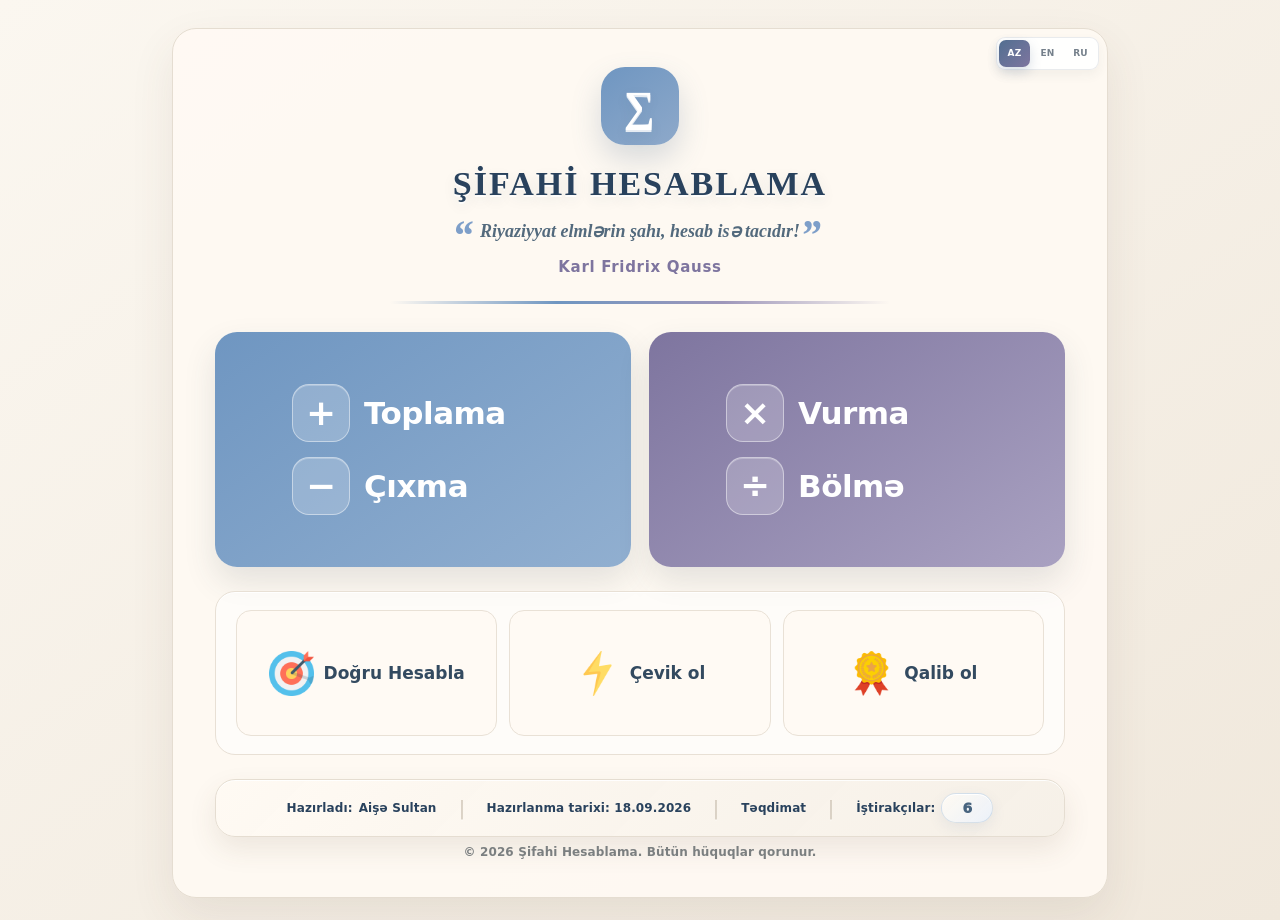
==== commit ee0a195a: "Add files via upload" ====
--- a/index.html
+++ b/index.html
@@ -82,8 +82,8 @@
         </div>
       </div>
 
-      <div class="menu-author footer-info-bar"><div class="footer-info-item"><strong><span data-i18n="preparedBy">Hazırladı:</span></strong> <a href="https://aishasultan0802-jpg.github.io/aisha-sultan-site/" target="_blank" rel="noopener noreferrer"><strong>Aişə Sultan</strong></a></div><span class="footer-divider" aria-hidden="true">|</span><div class="footer-info-item"><strong>Hazırlanma tarixi: 18.09.2026</strong></div><span class="footer-divider" aria-hidden="true">|</span><div class="footer-info-item"><a href="teqdimat.html"><strong>Təqdimat</strong></a></div><span class="footer-divider" aria-hidden="true">|</span><div class="footer-info-item"><strong>İştirakçılar:</strong> <strong id="participantCount" class="participant-counter">6</strong></div></div>
-      <div class="copyright">© <span id="copyrightYear"></span> Şifahi Hesablama. Bütün hüquqlar qorunur.</div>
+      <div class="menu-author footer-info-bar"><div class="footer-info-item"><strong><span data-i18n="preparedBy">Hazırladı:</span></strong> <a href="https://aishasultan0802-jpg.github.io/aisha-sultan-site/" target="_blank" rel="noopener noreferrer"><strong>Aişə Sultan</strong></a></div><span class="footer-divider" aria-hidden="true">|</span><div class="footer-info-item"><strong><span data-i18n="preparedDate">Hazırlanma tarixi: 18.09.2026</span></strong></div><span class="footer-divider" aria-hidden="true">|</span><div class="footer-info-item"><a href="teqdimat.html"><strong data-i18n="presentation">Təqdimat</strong></a></div><span class="footer-divider" aria-hidden="true">|</span><div class="footer-info-item"><strong><span data-i18n="participants">İştirakçılar:</span></strong> <strong id="participantCount" class="participant-counter">6</strong></div></div>
+      <div class="copyright">© <span id="copyrightYear"></span> <span data-i18n="copyright">Şifahi Hesablama. Bütün hüquqlar qorunur.</span></div>
     </div>
   </section>
 </main>
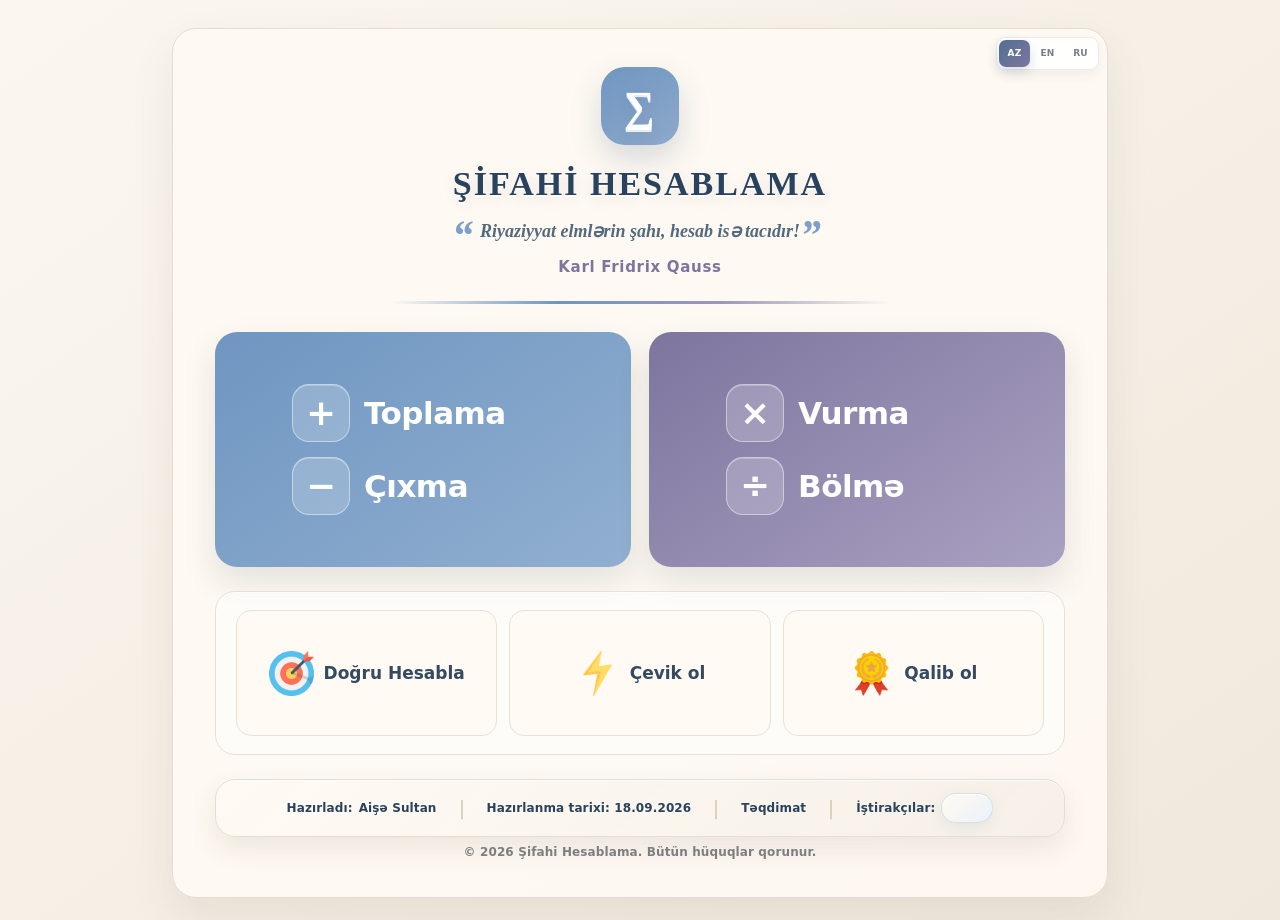
==== commit f652b8cb: "Update index.html" ====
--- a/index.html
+++ b/index.html
@@ -82,7 +82,7 @@
         </div>
       </div>
 
-      <div class="menu-author footer-info-bar"><div class="footer-info-item"><strong><span data-i18n="preparedBy">Hazırladı:</span></strong> <a href="https://aishasultan0802-jpg.github.io/aisha-sultan-site/" target="_blank" rel="noopener noreferrer"><strong>Aişə Sultan</strong></a></div><span class="footer-divider" aria-hidden="true">|</span><div class="footer-info-item"><strong><span data-i18n="preparedDate">Hazırlanma tarixi: 18.09.2026</span></strong></div><span class="footer-divider" aria-hidden="true">|</span><div class="footer-info-item"><a href="teqdimat.html"><strong data-i18n="presentation">Təqdimat</strong></a></div><span class="footer-divider" aria-hidden="true">|</span><div class="footer-info-item"><strong><span data-i18n="participants">İştirakçılar:</span></strong> <strong id="participantCount" class="participant-counter">6</strong></div></div>
+      <div class="menu-author footer-info-bar"><div class="footer-info-item"><strong><span data-i18n="preparedBy">Hazırladı:</span></strong> <a href="https://aishasultan0802-jpg.github.io/aisha-sultan-site/" target="_blank" rel="noopener noreferrer"><strong>Aişə Sultan</strong></a></div><span class="footer-divider" aria-hidden="true">|</span><div class="footer-info-item"><strong><span data-i18n="preparedDate">Hazırlanma tarixi: 18.09.2026</span></strong></div><span class="footer-divider" aria-hidden="true">|</span><div class="footer-info-item"><a href="teqdimat.html"><strong data-i18n="presentation">Təqdimat</strong></a></div><span class="footer-divider" aria-hidden="true">|</span><div class="footer-info-item"><strong><span data-i18n="participants">İştirakçılar:</span></strong> <strong id="participantCount" class="participant-counter"></strong></div></div>
       <div class="copyright">© <span id="copyrightYear"></span> <span data-i18n="copyright">Şifahi Hesablama. Bütün hüquqlar qorunur.</span></div>
     </div>
   </section>
